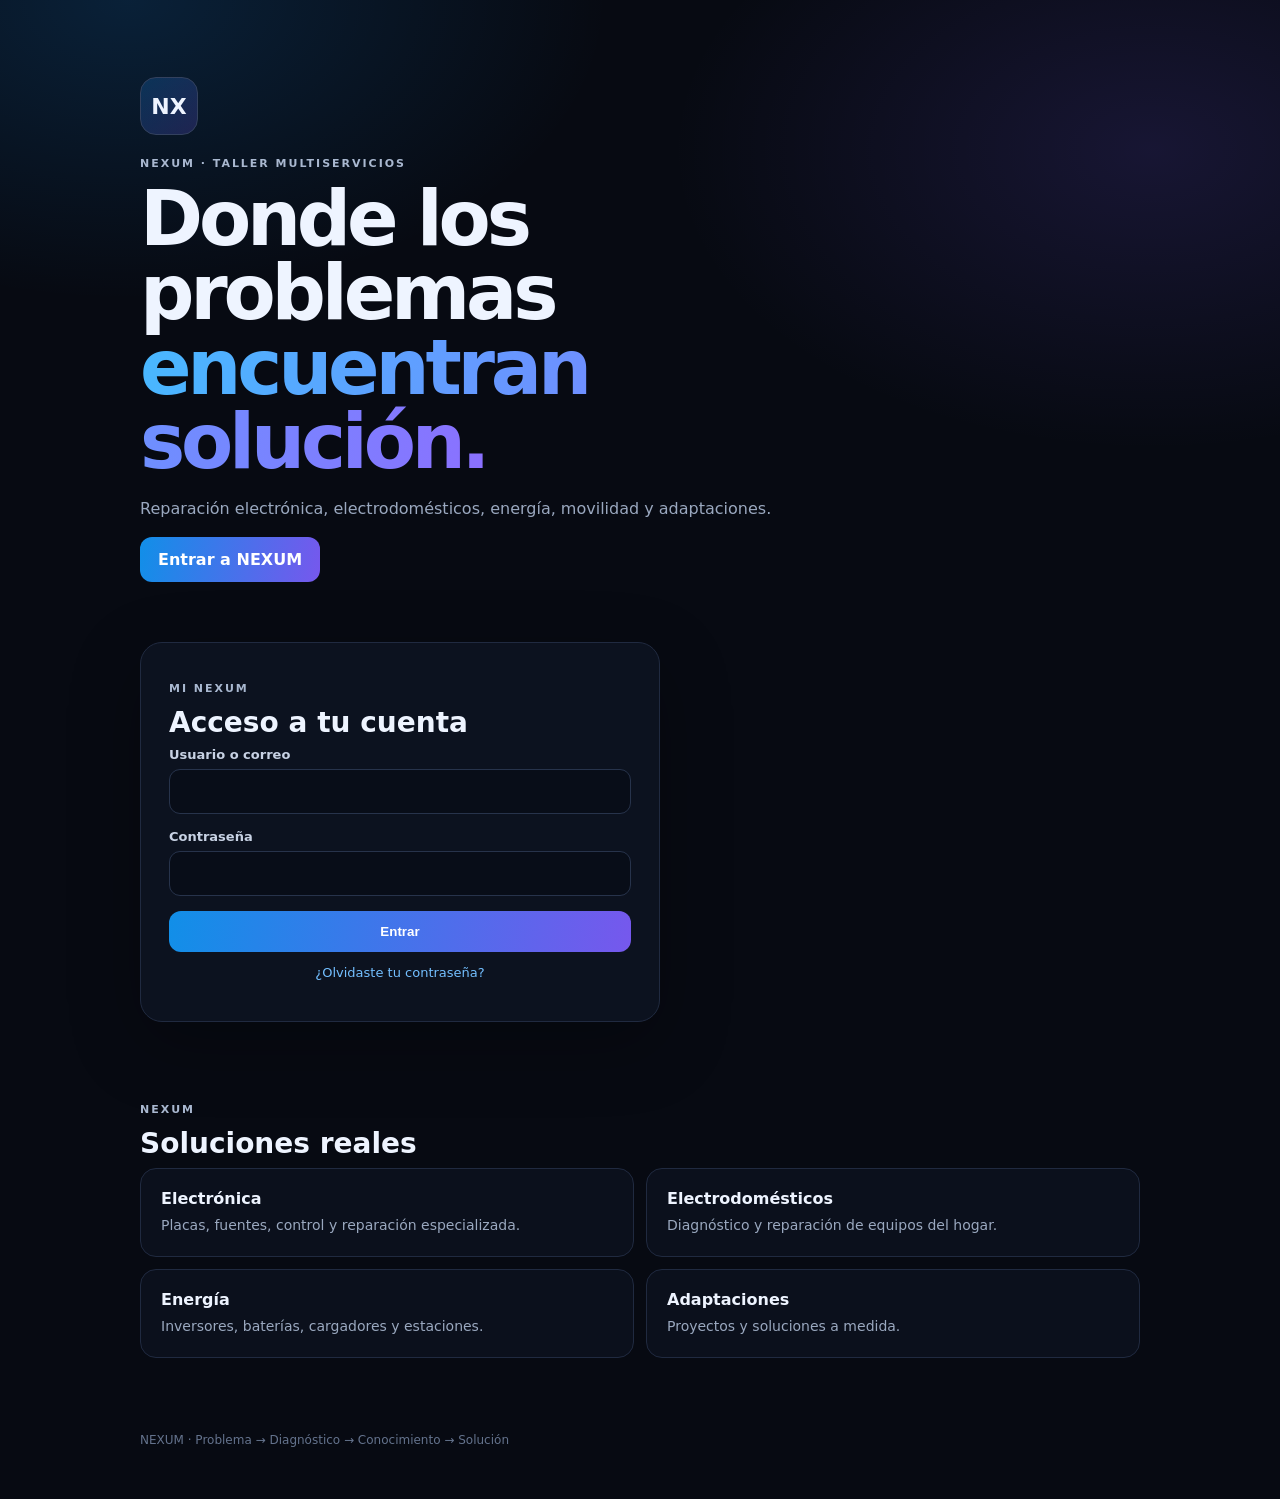
==== index.html @ 5b239e93 "Add files via upload" ====
<!doctype html>
<html lang="es"><head>
<meta charset="utf-8"><meta name="viewport" content="width=device-width,initial-scale=1">
<meta name="theme-color" content="#070a12"><title>NEXUM</title><link rel="stylesheet" href="styles.css">
</head><body><main class="shell">
<section class="hero"><div class="brand">NX</div><p class="eyebrow">NEXUM · TALLER MULTISERVICIOS</p>
<h1>Donde los problemas<br><span>encuentran solución.</span></h1>
<p class="lead">Reparación electrónica, electrodomésticos, energía, movilidad y adaptaciones.</p>
<a class="btn primary" href="#acceso">Entrar a NEXUM</a></section>
<section id="acceso" class="card"><p class="tag">MI NEXUM</p><h2>Acceso a tu cuenta</h2>
<form id="loginForm"><label>Usuario o correo<input id="identifier" autocomplete="username" required></label>
<label>Contraseña<input id="password" type="password" autocomplete="current-password" required></label>
<button class="btn primary full">Entrar</button></form><div id="loginMsg" class="msg" hidden></div>
<p class="center"><a href="#recuperar" id="showRecovery">¿Olvidaste tu contraseña?</a></p>
<div id="recoveryPanel" hidden><hr><h3>Recuperar contraseña</h3>
<p class="muted">Te enviaremos un enlace para crear una nueva contraseña.</p>
<form id="recoveryForm"><label>Correo electrónico<input id="recoveryEmail" type="email" autocomplete="email" required></label>
<button class="btn secondary full">Enviar enlace</button></form><div id="recoveryMsg" class="msg" hidden></div></div>
</section>
<section class="services"><p class="tag">NEXUM</p><h2>Soluciones reales</h2>
<div class="grid"><article><b>Electrónica</b><span>Placas, fuentes, control y reparación especializada.</span></article>
<article><b>Electrodomésticos</b><span>Diagnóstico y reparación de equipos del hogar.</span></article>
<article><b>Energía</b><span>Inversores, baterías, cargadores y estaciones.</span></article>
<article><b>Adaptaciones</b><span>Proyectos y soluciones a medida.</span></article></div></section>
<footer>NEXUM · Problema → Diagnóstico → Conocimiento → Solución</footer>
</main><script src="app.js"></script></body></html>
---- styles.css ----
:root{--bg:#070a12;--panel:#0d1220;--line:#202a40;--text:#eef4ff;--muted:#9aa8bf;--blue:#1597ff;--violet:#7b5cff}
*{box-sizing:border-box}body{margin:0;min-height:100vh;color:var(--text);font-family:Inter,system-ui,-apple-system,"Segoe UI",sans-serif;background:radial-gradient(800px 500px at 10% 0%,rgba(21,151,255,.16),transparent 60%),radial-gradient(800px 500px at 90% 10%,rgba(123,92,255,.14),transparent 60%),var(--bg)}
a{color:#73bfff;text-decoration:none}.shell{width:min(1000px,92%);margin:auto;padding:42px 0}.centered{min-height:100vh;display:grid;place-items:center}
.hero{padding:35px 0 60px;max-width:760px}.brand{width:58px;height:58px;border:1px solid #33415e;border-radius:16px;display:grid;place-items:center;font-weight:900;font-size:22px;background:linear-gradient(135deg,#1597ff33,#7b5cff33)}
.eyebrow,.tag{font-size:11px;letter-spacing:.18em;font-weight:800;color:#a9b8d0}.eyebrow{margin:22px 0 12px}h1{font-size:clamp(42px,7vw,76px);line-height:.98;letter-spacing:-.055em;margin:0}h1 span{background:linear-gradient(100deg,#48b8ff,#8b70ff);-webkit-background-clip:text;background-clip:text;color:transparent}
h2{font-size:28px;margin:8px 0}.lead,.muted{color:var(--muted);line-height:1.6}.card{background:#0d1220f2;border:1px solid var(--line);border-radius:22px;padding:28px;box-shadow:0 22px 70px #0004;max-width:520px}
.form,.card form{display:grid;gap:15px}label{display:grid;gap:7px;color:#c8d2e4;font-size:13px;font-weight:700}input{width:100%;border:1px solid #27334b;background:#080d18;color:#fff;border-radius:11px;padding:13px;font-size:15px;outline:0}input:focus{border-color:#398fff;box-shadow:0 0 0 3px #1597ff1f}
.btn{border:0;border-radius:12px;padding:13px 18px;font-weight:800;cursor:pointer;display:inline-flex;justify-content:center;text-decoration:none}.primary{color:#fff;background:linear-gradient(100deg,#118fe8,#7658ed)}.secondary{color:#fff;background:#182238;border:1px solid var(--line)}.full{width:100%}.center{text-align:center;font-size:13px}
.msg{margin-top:15px;padding:12px 14px;border-radius:11px;background:#111a2c;border:1px solid var(--line);font-size:13px;line-height:1.45}.msg.ok{color:#8df0c5;border-color:#49d49d55}.msg.error{color:#ff9aaa;border-color:#ff667d55}
hr{border:0;border-top:1px solid var(--line);margin:24px 0}.services{padding:70px 0 30px}.grid{display:grid;grid-template-columns:repeat(2,1fr);gap:12px}.grid article{padding:20px;border:1px solid var(--line);border-radius:16px;background:#0d1220b8;display:grid;gap:7px}.grid span{color:var(--muted);font-size:14px;line-height:1.5}
footer{padding:45px 0 10px;color:#64738d;font-size:12px}.back{display:block;text-align:center;margin-top:20px;font-size:13px}
@media(max-width:650px){.shell{padding-top:26px}.grid{grid-template-columns:1fr}.card{padding:22px}}
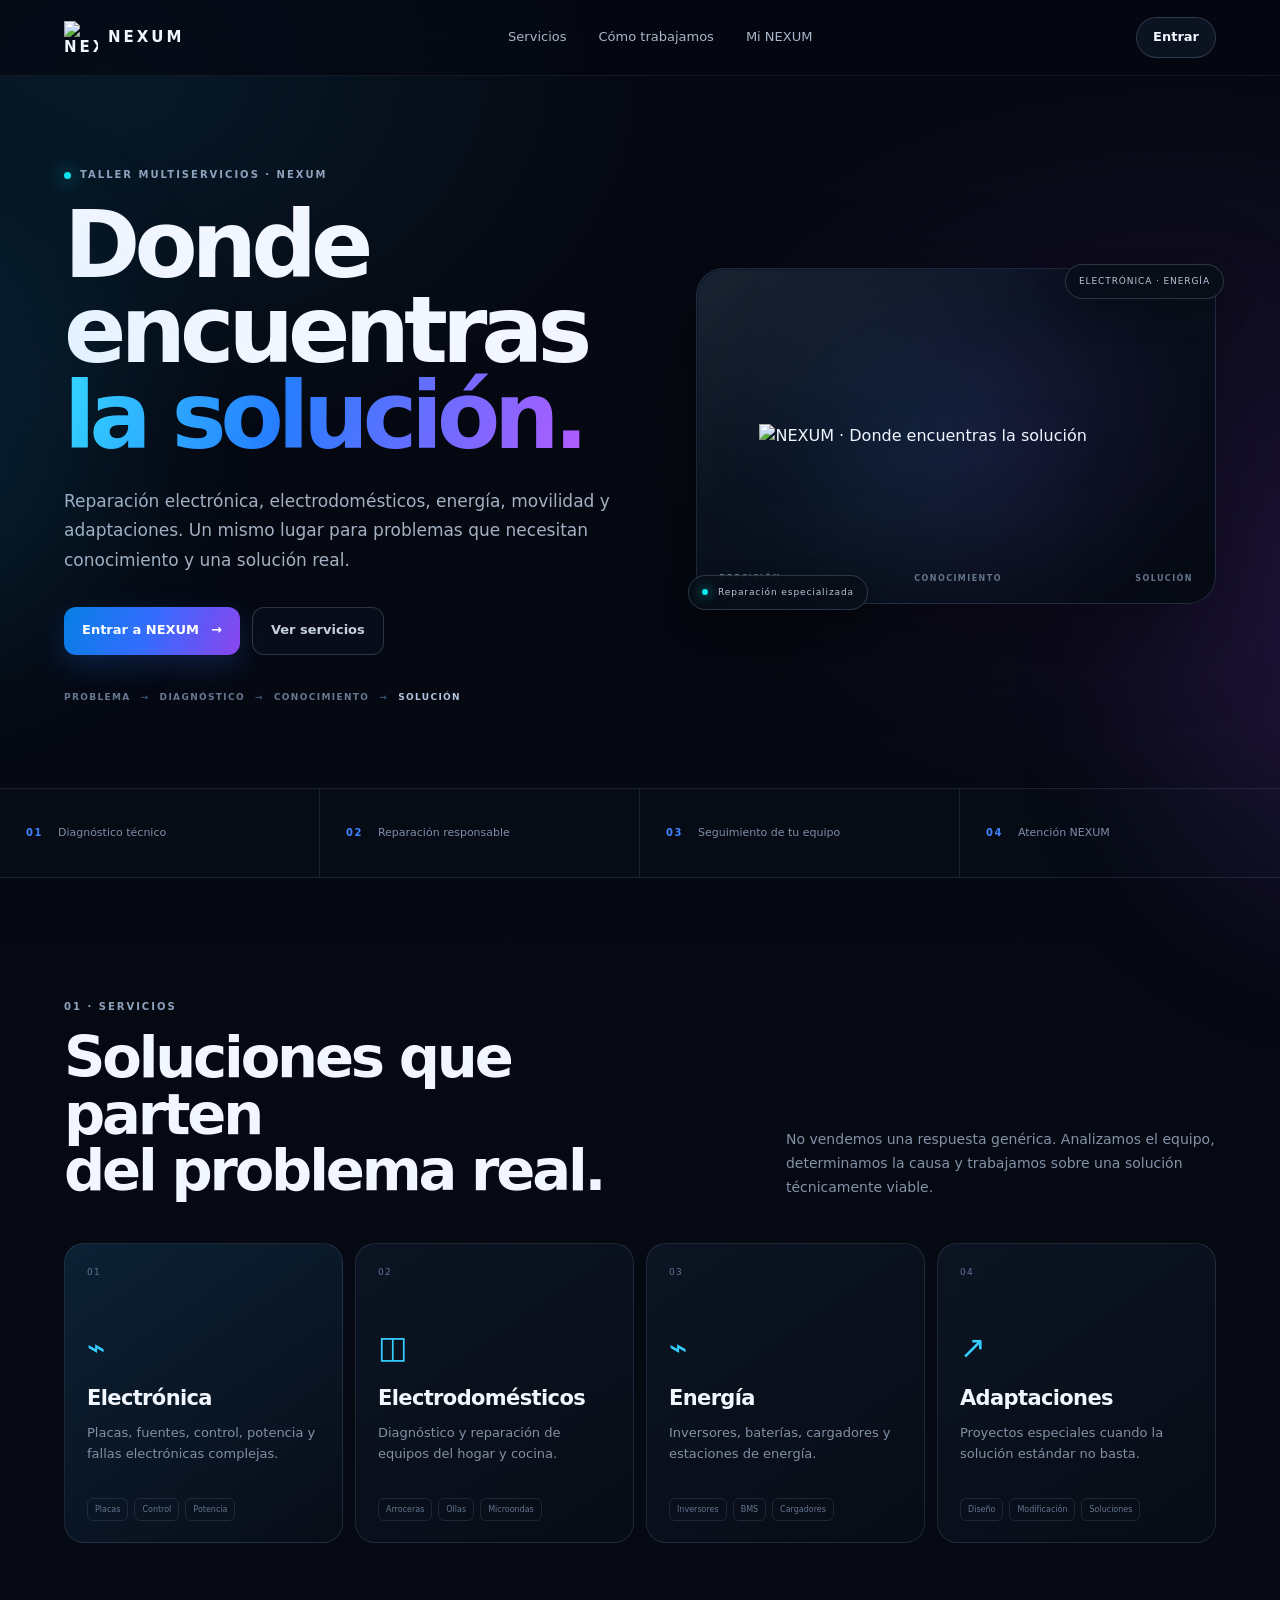
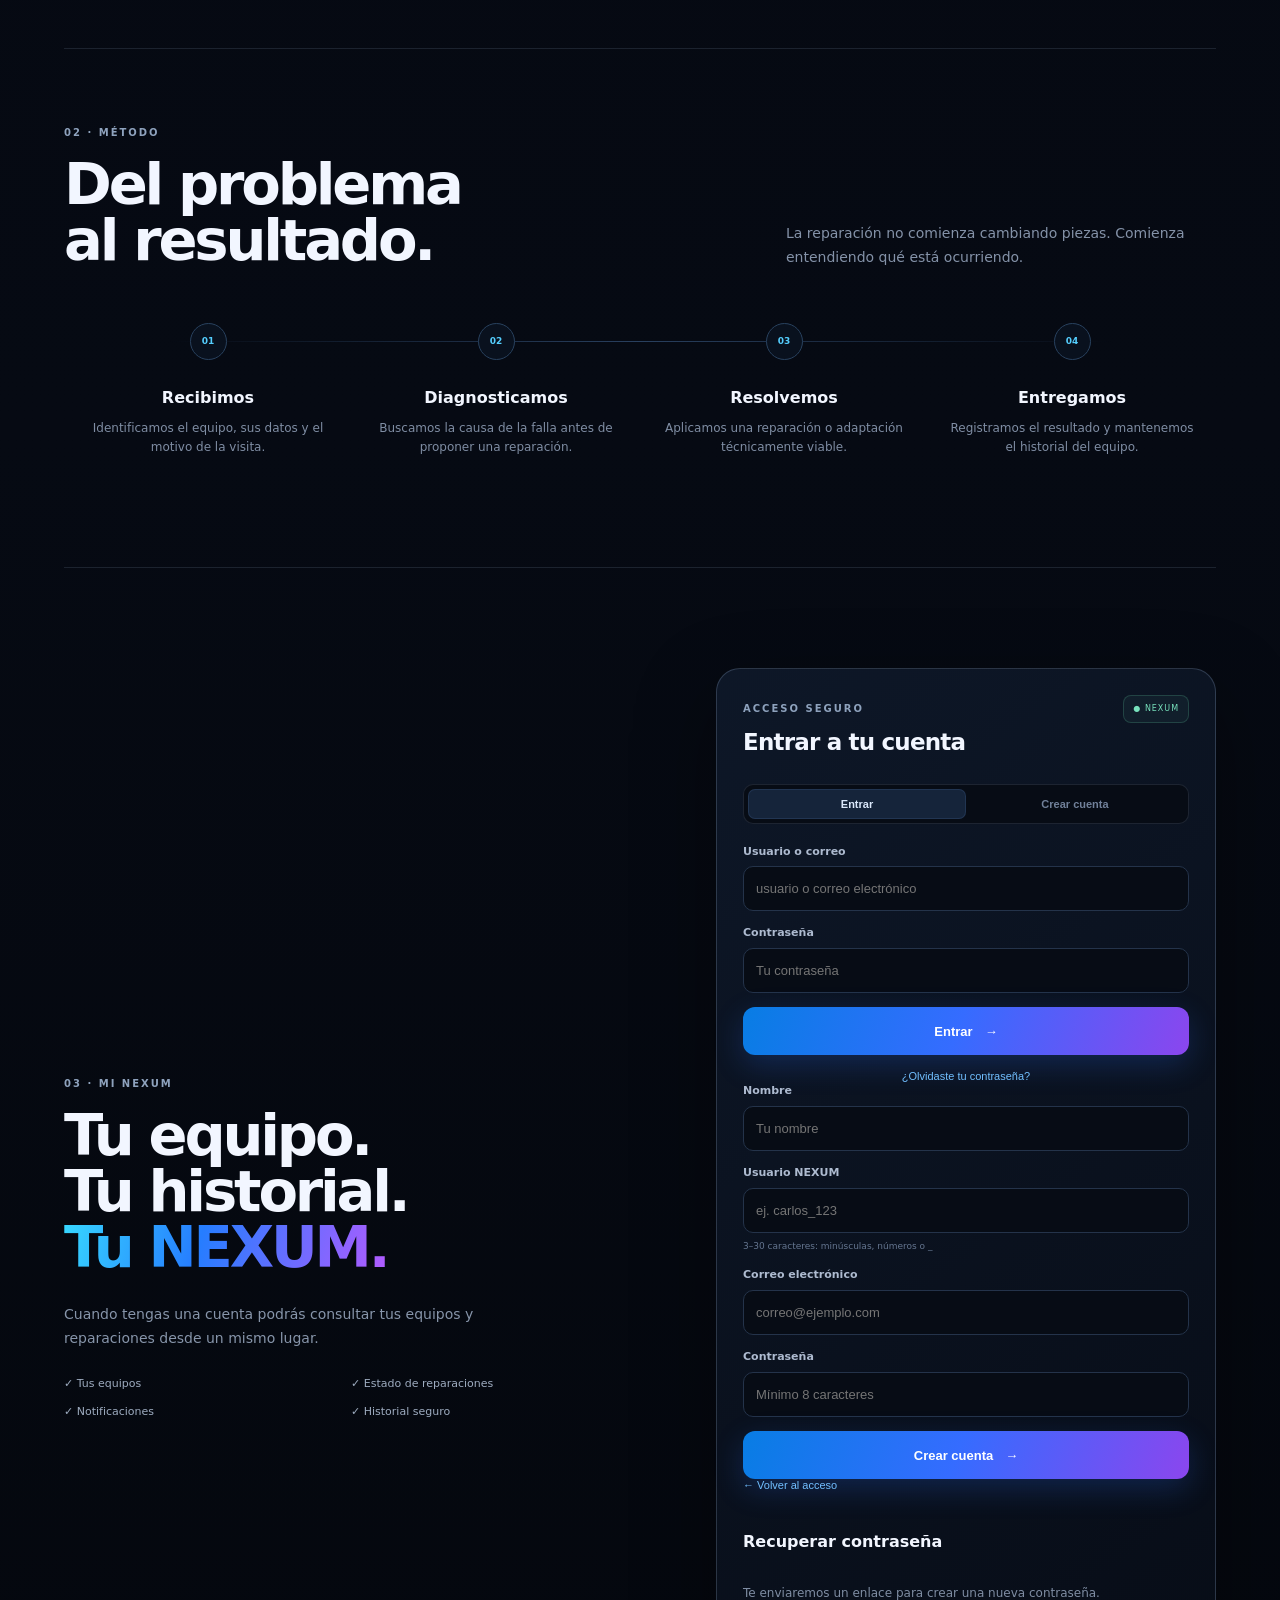
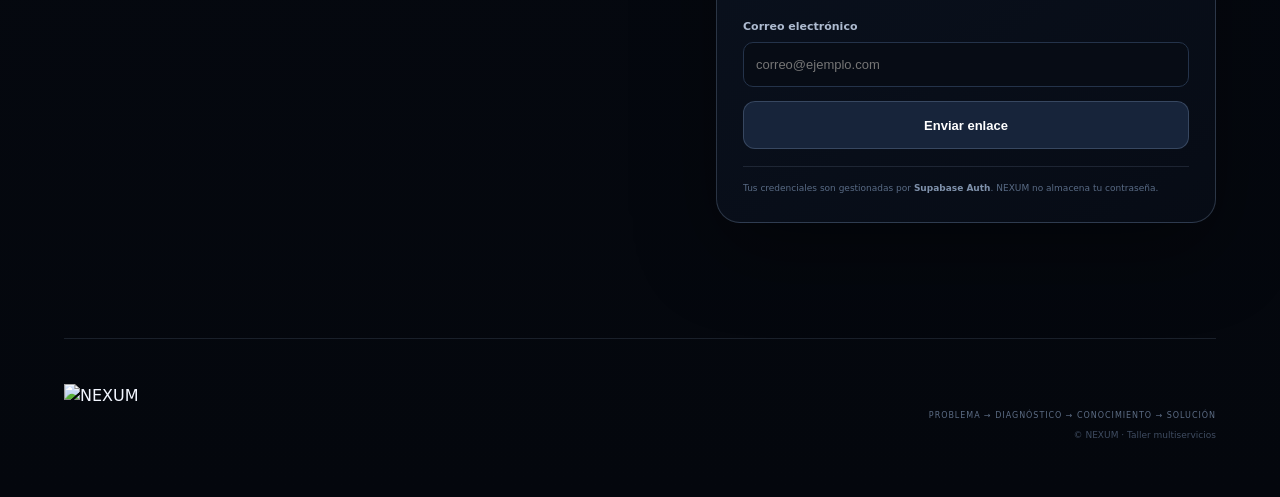
==== commit ca8c883f: "Add files via upload" ====
--- a/index.html
+++ b/index.html
@@ -1,26 +1,108 @@
 <!doctype html>
-<html lang="es"><head>
-<meta charset="utf-8"><meta name="viewport" content="width=device-width,initial-scale=1">
-<meta name="theme-color" content="#070a12"><title>NEXUM</title><link rel="stylesheet" href="styles.css">
-</head><body><main class="shell">
-<section class="hero"><div class="brand">NX</div><p class="eyebrow">NEXUM · TALLER MULTISERVICIOS</p>
-<h1>Donde los problemas<br><span>encuentran solución.</span></h1>
-<p class="lead">Reparación electrónica, electrodomésticos, energía, movilidad y adaptaciones.</p>
-<a class="btn primary" href="#acceso">Entrar a NEXUM</a></section>
-<section id="acceso" class="card"><p class="tag">MI NEXUM</p><h2>Acceso a tu cuenta</h2>
-<form id="loginForm"><label>Usuario o correo<input id="identifier" autocomplete="username" required></label>
-<label>Contraseña<input id="password" type="password" autocomplete="current-password" required></label>
-<button class="btn primary full">Entrar</button></form><div id="loginMsg" class="msg" hidden></div>
-<p class="center"><a href="#recuperar" id="showRecovery">¿Olvidaste tu contraseña?</a></p>
-<div id="recoveryPanel" hidden><hr><h3>Recuperar contraseña</h3>
-<p class="muted">Te enviaremos un enlace para crear una nueva contraseña.</p>
-<form id="recoveryForm"><label>Correo electrónico<input id="recoveryEmail" type="email" autocomplete="email" required></label>
-<button class="btn secondary full">Enviar enlace</button></form><div id="recoveryMsg" class="msg" hidden></div></div>
-</section>
-<section class="services"><p class="tag">NEXUM</p><h2>Soluciones reales</h2>
-<div class="grid"><article><b>Electrónica</b><span>Placas, fuentes, control y reparación especializada.</span></article>
-<article><b>Electrodomésticos</b><span>Diagnóstico y reparación de equipos del hogar.</span></article>
-<article><b>Energía</b><span>Inversores, baterías, cargadores y estaciones.</span></article>
-<article><b>Adaptaciones</b><span>Proyectos y soluciones a medida.</span></article></div></section>
-<footer>NEXUM · Problema → Diagnóstico → Conocimiento → Solución</footer>
-</main><script src="app.js"></script></body></html>+<html lang="es">
+<head>
+  <meta charset="utf-8">
+  <meta name="viewport" content="width=device-width, initial-scale=1">
+  <meta name="theme-color" content="#050811">
+  <meta name="description" content="NEXUM — Taller multiservicios. Reparación electrónica, electrodomésticos, energía, movilidad y soluciones a medida.">
+  <title>NEXUM · Donde encuentras la solución</title>
+  <link rel="stylesheet" href="styles.css">
+</head>
+<body>
+  <div class="ambient ambient-a"></div><div class="ambient ambient-b"></div>
+
+  <header class="site-header">
+    <a class="brand-mini" href="#inicio" aria-label="NEXUM inicio">
+      <img src="assets/nexum-symbol-dark.svg" alt="NEXUM">
+      <span>NEXUM</span>
+    </a>
+    <nav class="nav-links" aria-label="Navegación principal">
+      <a href="#servicios">Servicios</a><a href="#proceso">Cómo trabajamos</a><a href="#acceso">Mi NEXUM</a>
+    </nav>
+    <a class="nav-cta" href="#acceso">Entrar</a>
+  </header>
+
+  <main id="inicio">
+    <section class="hero section-pad">
+      <div class="hero-copy">
+        <div class="kicker"><span class="pulse"></span>TALLER MULTISERVICIOS · NEXUM</div>
+        <h1>Donde encuentras<br><em>la solución.</em></h1>
+        <p class="hero-lead">Reparación electrónica, electrodomésticos, energía, movilidad y adaptaciones. Un mismo lugar para problemas que necesitan conocimiento y una solución real.</p>
+        <div class="hero-actions"><a class="btn btn-primary" href="#acceso">Entrar a NEXUM <span>→</span></a><a class="btn btn-ghost" href="#servicios">Ver servicios</a></div>
+        <div class="hero-note"><span>PROBLEMA</span><b>→</b><span>DIAGNÓSTICO</span><b>→</b><span>CONOCIMIENTO</span><b>→</b><strong>SOLUCIÓN</strong></div>
+      </div>
+      <div class="hero-visual">
+        <div class="logo-card">
+          <div class="logo-glow"></div>
+          <img src="assets/nexum-lockup-dark.svg" alt="NEXUM · Donde encuentras la solución" class="main-logo">
+          <div class="visual-caption"><span>PRECISIÓN</span><span>CONOCIMIENTO</span><span>SOLUCIÓN</span></div>
+        </div>
+        <div class="floating-chip chip-one"><span class="dot"></span> Reparación especializada</div>
+        <div class="floating-chip chip-two">ELECTRÓNICA · ENERGÍA</div>
+      </div>
+    </section>
+
+    <section class="trust-strip">
+      <div><strong>01</strong><span>Diagnóstico técnico</span></div><div><strong>02</strong><span>Reparación responsable</span></div><div><strong>03</strong><span>Seguimiento de tu equipo</span></div><div><strong>04</strong><span>Atención NEXUM</span></div>
+    </section>
+
+    <section id="servicios" class="section-pad section-block">
+      <div class="section-heading"><div><span class="section-label">01 · SERVICIOS</span><h2>Soluciones que parten<br>del problema real.</h2></div><p>No vendemos una respuesta genérica. Analizamos el equipo, determinamos la causa y trabajamos sobre una solución técnicamente viable.</p></div>
+      <div class="service-grid">
+        <article class="service-card service-feature"><div class="service-number">01</div><div class="service-icon">⌁</div><h3>Electrónica</h3><p>Placas, fuentes, control, potencia y fallas electrónicas complejas.</p><div class="service-tags"><span>Placas</span><span>Control</span><span>Potencia</span></div></article>
+        <article class="service-card"><div class="service-number">02</div><div class="service-icon">◫</div><h3>Electrodomésticos</h3><p>Diagnóstico y reparación de equipos del hogar y cocina.</p><div class="service-tags"><span>Arroceras</span><span>Ollas</span><span>Microondas</span></div></article>
+        <article class="service-card"><div class="service-number">03</div><div class="service-icon">⌁</div><h3>Energía</h3><p>Inversores, baterías, cargadores y estaciones de energía.</p><div class="service-tags"><span>Inversores</span><span>BMS</span><span>Cargadores</span></div></article>
+        <article class="service-card"><div class="service-number">04</div><div class="service-icon">↗</div><h3>Adaptaciones</h3><p>Proyectos especiales cuando la solución estándar no basta.</p><div class="service-tags"><span>Diseño</span><span>Modificación</span><span>Soluciones</span></div></article>
+      </div>
+    </section>
+
+    <section id="proceso" class="section-pad process-section">
+      <div class="section-heading compact"><div><span class="section-label">02 · MÉTODO</span><h2>Del problema<br>al resultado.</h2></div><p>La reparación no comienza cambiando piezas. Comienza entendiendo qué está ocurriendo.</p></div>
+      <div class="process-line">
+        <article><span>01</span><h3>Recibimos</h3><p>Identificamos el equipo, sus datos y el motivo de la visita.</p></article>
+        <article><span>02</span><h3>Diagnosticamos</h3><p>Buscamos la causa de la falla antes de proponer una reparación.</p></article>
+        <article><span>03</span><h3>Resolvemos</h3><p>Aplicamos una reparación o adaptación técnicamente viable.</p></article>
+        <article><span>04</span><h3>Entregamos</h3><p>Registramos el resultado y mantenemos el historial del equipo.</p></article>
+      </div>
+    </section>
+
+    <section id="acceso" class="access-section section-pad">
+      <div class="access-intro"><span class="section-label">03 · MI NEXUM</span><h2>Tu equipo.<br>Tu historial.<br><em>Tu NEXUM.</em></h2><p>Cuando tengas una cuenta podrás consultar tus equipos y reparaciones desde un mismo lugar.</p><div class="access-points"><span>✓ Tus equipos</span><span>✓ Estado de reparaciones</span><span>✓ Notificaciones</span><span>✓ Historial seguro</span></div></div>
+      <div class="auth-card" id="authCard">
+        <div class="auth-top"><div><span class="section-label">ACCESO SEGURO</span><h3 id="authTitle">Entrar a tu cuenta</h3></div><div class="secure-badge">● NEXUM</div></div>
+        <div class="auth-tabs"><button class="auth-tab active" data-auth="login">Entrar</button><button class="auth-tab" data-auth="signup">Crear cuenta</button></div>
+        <form id="loginForm" class="auth-form">
+          <label>Usuario o correo<input id="identifier" autocomplete="username" placeholder="usuario o correo electrónico" required></label>
+          <label>Contraseña<input id="password" type="password" autocomplete="current-password" placeholder="Tu contraseña" required></label>
+          <button class="btn btn-primary full" type="submit">Entrar <span>→</span></button>
+          <button class="text-btn" type="button" id="showRecovery">¿Olvidaste tu contraseña?</button>
+        </form>
+        <form id="signupForm" class="auth-form" hidden>
+          <label>Nombre<input id="signupName" autocomplete="name" placeholder="Tu nombre" required></label>
+          <label>Usuario NEXUM<input id="signupUsername" autocomplete="username" placeholder="ej. carlos_123" pattern="[a-z0-9_]{3,30}" required><small>3–30 caracteres: minúsculas, números o _</small></label>
+          <label>Correo electrónico<input id="signupEmail" type="email" autocomplete="email" placeholder="correo@ejemplo.com" required></label>
+          <label>Contraseña<input id="signupPassword" type="password" autocomplete="new-password" placeholder="Mínimo 8 caracteres" required></label>
+          <button class="btn btn-primary full" type="submit">Crear cuenta <span>→</span></button>
+        </form>
+        <form id="recoveryForm" class="auth-form" hidden>
+          <button class="back-auth" type="button" id="backToLogin">← Volver al acceso</button>
+          <h4>Recuperar contraseña</h4><p class="form-help">Te enviaremos un enlace para crear una nueva contraseña.</p>
+          <label>Correo electrónico<input id="recoveryEmail" type="email" autocomplete="email" placeholder="correo@ejemplo.com" required></label>
+          <button class="btn btn-secondary full" type="submit">Enviar enlace</button>
+        </form>
+        <div id="authMsg" class="msg" hidden></div>
+        <div class="auth-foot">Tus credenciales son gestionadas por <strong>Supabase Auth</strong>. NEXUM no almacena tu contraseña.</div>
+      </div>
+    </section>
+
+    <section id="dashboard" class="dashboard section-pad" hidden>
+      <div class="dashboard-head"><div><span class="section-label">MI NEXUM</span><h2 id="dashboardGreeting">Bienvenido.</h2></div><button id="logoutBtn" class="btn btn-ghost">Cerrar sesión</button></div>
+      <div class="dashboard-grid"><article class="dash-card"><span class="dash-label">CUENTA</span><strong id="profileName">—</strong><span id="profileUsername">—</span></article><article class="dash-card"><span class="dash-label">EQUIPOS</span><strong id="equipmentCount">0</strong><span>registrados en tu cuenta</span></article><article class="dash-card"><span class="dash-label">REPARACIONES</span><strong id="ticketCount">0</strong><span>en tu historial</span></article></div>
+      <div class="empty-panel"><div class="empty-mark">NX</div><h3>Tu espacio NEXUM está listo.</h3><p>Los módulos de equipos, reparaciones y notificaciones se irán habilitando sobre la misma cuenta.</p></div>
+    </section>
+  </main>
+
+  <footer class="site-footer"><img src="assets/nexum-wordmark.svg" alt="NEXUM"><div><span>PROBLEMA → DIAGNÓSTICO → CONOCIMIENTO → SOLUCIÓN</span><small>© NEXUM · Taller multiservicios</small></div></footer>
+  <script src="app.js"></script>
+</body>
+</html>
--- a/styles.css
+++ b/styles.css
@@ -1,12 +1,12 @@
-:root{--bg:#070a12;--panel:#0d1220;--line:#202a40;--text:#eef4ff;--muted:#9aa8bf;--blue:#1597ff;--violet:#7b5cff}
-*{box-sizing:border-box}body{margin:0;min-height:100vh;color:var(--text);font-family:Inter,system-ui,-apple-system,"Segoe UI",sans-serif;background:radial-gradient(800px 500px at 10% 0%,rgba(21,151,255,.16),transparent 60%),radial-gradient(800px 500px at 90% 10%,rgba(123,92,255,.14),transparent 60%),var(--bg)}
-a{color:#73bfff;text-decoration:none}.shell{width:min(1000px,92%);margin:auto;padding:42px 0}.centered{min-height:100vh;display:grid;place-items:center}
-.hero{padding:35px 0 60px;max-width:760px}.brand{width:58px;height:58px;border:1px solid #33415e;border-radius:16px;display:grid;place-items:center;font-weight:900;font-size:22px;background:linear-gradient(135deg,#1597ff33,#7b5cff33)}
-.eyebrow,.tag{font-size:11px;letter-spacing:.18em;font-weight:800;color:#a9b8d0}.eyebrow{margin:22px 0 12px}h1{font-size:clamp(42px,7vw,76px);line-height:.98;letter-spacing:-.055em;margin:0}h1 span{background:linear-gradient(100deg,#48b8ff,#8b70ff);-webkit-background-clip:text;background-clip:text;color:transparent}
-h2{font-size:28px;margin:8px 0}.lead,.muted{color:var(--muted);line-height:1.6}.card{background:#0d1220f2;border:1px solid var(--line);border-radius:22px;padding:28px;box-shadow:0 22px 70px #0004;max-width:520px}
-.form,.card form{display:grid;gap:15px}label{display:grid;gap:7px;color:#c8d2e4;font-size:13px;font-weight:700}input{width:100%;border:1px solid #27334b;background:#080d18;color:#fff;border-radius:11px;padding:13px;font-size:15px;outline:0}input:focus{border-color:#398fff;box-shadow:0 0 0 3px #1597ff1f}
-.btn{border:0;border-radius:12px;padding:13px 18px;font-weight:800;cursor:pointer;display:inline-flex;justify-content:center;text-decoration:none}.primary{color:#fff;background:linear-gradient(100deg,#118fe8,#7658ed)}.secondary{color:#fff;background:#182238;border:1px solid var(--line)}.full{width:100%}.center{text-align:center;font-size:13px}
-.msg{margin-top:15px;padding:12px 14px;border-radius:11px;background:#111a2c;border:1px solid var(--line);font-size:13px;line-height:1.45}.msg.ok{color:#8df0c5;border-color:#49d49d55}.msg.error{color:#ff9aaa;border-color:#ff667d55}
-hr{border:0;border-top:1px solid var(--line);margin:24px 0}.services{padding:70px 0 30px}.grid{display:grid;grid-template-columns:repeat(2,1fr);gap:12px}.grid article{padding:20px;border:1px solid var(--line);border-radius:16px;background:#0d1220b8;display:grid;gap:7px}.grid span{color:var(--muted);font-size:14px;line-height:1.5}
-footer{padding:45px 0 10px;color:#64738d;font-size:12px}.back{display:block;text-align:center;margin-top:20px;font-size:13px}
-@media(max-width:650px){.shell{padding-top:26px}.grid{grid-template-columns:1fr}.card{padding:22px}}+:root{--bg:#050811;--bg2:#080d18;--panel:#0b1220;--panel2:#0e1727;--line:rgba(160,185,220,.14);--line2:rgba(160,185,220,.23);--text:#f2f6ff;--muted:#91a0b7;--blue:#18b8ff;--blue2:#1675ff;--violet:#a14dff;--cyan:#0de4ec;--ok:#6ee7b7;--danger:#ff8497;--shadow:0 28px 90px rgba(0,0,0,.4)}
+*{box-sizing:border-box}html{scroll-behavior:smooth}body{margin:0;background:radial-gradient(900px 620px at 8% 2%,rgba(24,184,255,.10),transparent 62%),radial-gradient(850px 600px at 92% 12%,rgba(161,77,255,.11),transparent 62%),linear-gradient(180deg,#050811 0%,#060a13 55%,#04070d 100%);color:var(--text);font-family:Inter,ui-sans-serif,system-ui,-apple-system,"Segoe UI",sans-serif;line-height:1.45;overflow-x:hidden}body:before{content:"";position:fixed;inset:0;pointer-events:none;opacity:.18;background-image:linear-gradient(rgba(255,255,255,.02) 1px,transparent 1px),linear-gradient(90deg,rgba(255,255,255,.02) 1px,transparent 1px);background-size:48px 48px;mask-image:linear-gradient(to bottom,black,transparent 75%)}a{color:inherit;text-decoration:none}.ambient{position:fixed;width:420px;height:420px;border-radius:50%;filter:blur(90px);opacity:.12;pointer-events:none}.ambient-a{background:var(--blue);left:-300px;top:25%}.ambient-b{background:var(--violet);right:-300px;top:55%}
+.site-header{position:sticky;top:0;z-index:20;height:76px;padding:0 max(5vw,22px);display:flex;align-items:center;justify-content:space-between;border-bottom:1px solid rgba(255,255,255,.06);background:rgba(5,8,17,.72);backdrop-filter:blur(18px)}.brand-mini{display:flex;align-items:center;gap:10px;font-size:15px;font-weight:900;letter-spacing:.2em}.brand-mini img{width:34px;height:34px;object-fit:contain}.nav-links{display:flex;gap:32px;color:#aab6ca;font-size:13px}.nav-links a:hover{color:white}.nav-cta{font-size:13px;font-weight:800;border:1px solid var(--line2);padding:10px 16px;border-radius:999px;background:#0b1220}.section-pad{width:min(1180px,90%);margin:auto}.hero{min-height:700px;padding-top:92px;padding-bottom:84px;display:grid;grid-template-columns:1.05fr .95fr;gap:58px;align-items:center}.kicker,.section-label{font-size:10px;letter-spacing:.2em;font-weight:850;color:#8ea2bd}.kicker{display:flex;align-items:center;gap:9px}.pulse{width:7px;height:7px;border-radius:50%;background:var(--cyan);box-shadow:0 0 18px var(--cyan)}h1{font-size:clamp(52px,7.2vw,92px);line-height:.93;letter-spacing:-.065em;margin:20px 0 28px;font-weight:850}h1 em,h2 em{font-style:normal;background:linear-gradient(105deg,#37d8ff 0%,#267dff 42%,#b35bff 100%);-webkit-background-clip:text;background-clip:text;color:transparent}.hero-lead{max-width:660px;color:#a4b0c2;font-size:17px;line-height:1.72}.hero-actions{display:flex;gap:12px;margin-top:32px}.btn{border:0;border-radius:12px;min-height:48px;padding:0 18px;display:inline-flex;align-items:center;justify-content:center;gap:12px;font-weight:800;cursor:pointer;font-size:13px;transition:.2s ease}.btn:hover{transform:translateY(-1px)}.btn-primary{color:#fff;background:linear-gradient(110deg,#087de4,#356cff 48%,#8b46ee);box-shadow:0 10px 30px rgba(44,112,255,.22)}.btn-secondary{color:#fff;background:#17243a;border:1px solid var(--line2)}.btn-ghost{color:#c4cfdf;background:rgba(11,18,32,.55);border:1px solid var(--line2)}.full{width:100%}.hero-note{display:flex;gap:10px;align-items:center;margin-top:36px;color:#687891;font-size:9px;letter-spacing:.15em;font-weight:800;flex-wrap:wrap}.hero-note b{color:#3c5576}.hero-note strong{color:#b4c5df}.hero-visual{position:relative;min-height:460px;display:grid;place-items:center}.logo-card{width:min(570px,100%);aspect-ratio:1.55;border:1px solid rgba(144,185,255,.16);border-radius:28px;background:linear-gradient(145deg,rgba(15,25,42,.86),rgba(5,9,17,.92));box-shadow:var(--shadow);position:relative;overflow:hidden;display:grid;place-items:center}.logo-card:before{content:"";position:absolute;inset:1px;border-radius:27px;background:linear-gradient(145deg,rgba(255,255,255,.055),transparent 38%);pointer-events:none}.logo-glow{position:absolute;width:300px;height:220px;border-radius:50%;background:linear-gradient(90deg,var(--blue),var(--violet));filter:blur(75px);opacity:.16}.main-logo{position:relative;width:76%;max-height:74%;object-fit:contain;filter:drop-shadow(0 12px 26px rgba(0,0,0,.4))}.visual-caption{position:absolute;bottom:18px;left:22px;right:22px;display:flex;justify-content:space-between;color:#64748b;font-size:8px;letter-spacing:.18em;font-weight:800}.floating-chip{position:absolute;padding:10px 13px;border:1px solid var(--line2);border-radius:999px;background:rgba(8,14,25,.88);backdrop-filter:blur(14px);font-size:9px;letter-spacing:.1em;color:#b9c7da;box-shadow:0 14px 30px rgba(0,0,0,.25)}.chip-one{left:-8px;bottom:56px}.chip-two{right:-8px;top:58px}.dot{display:inline-block;width:6px;height:6px;border-radius:50%;background:var(--cyan);margin-right:6px;box-shadow:0 0 12px var(--cyan)}
+.trust-strip{border-top:1px solid var(--line);border-bottom:1px solid var(--line);width:100%;display:grid;grid-template-columns:repeat(4,1fr);background:rgba(8,13,24,.62)}.trust-strip div{min-height:88px;padding:0 26px;display:flex;align-items:center;gap:15px;border-right:1px solid var(--line)}.trust-strip div:last-child{border-right:0}.trust-strip strong{font-size:10px;color:#3e83ff;letter-spacing:.15em}.trust-strip span{font-size:11px;color:#7f8ea6}
+.section-block{padding-top:115px;padding-bottom:105px}.section-heading{display:grid;grid-template-columns:1.15fr .85fr;gap:60px;align-items:end;margin-bottom:44px}.section-heading.compact{margin-bottom:54px}.section-heading h2,.access-intro h2{font-size:clamp(36px,4.5vw,58px);line-height:.98;letter-spacing:-.055em;margin:14px 0 0}.section-heading p{margin:0;color:#8492a8;line-height:1.7;font-size:14px;max-width:430px;justify-self:end}.service-grid{display:grid;grid-template-columns:repeat(4,1fr);gap:12px}.service-card{min-height:300px;border:1px solid var(--line);border-radius:20px;background:linear-gradient(145deg,rgba(13,22,37,.92),rgba(8,13,23,.78));padding:22px;position:relative;overflow:hidden;transition:.25s ease}.service-card:hover{transform:translateY(-4px);border-color:rgba(62,145,255,.3)}.service-card:after{content:"";position:absolute;width:150px;height:150px;border-radius:50%;background:var(--blue);filter:blur(70px);opacity:0;right:-70px;bottom:-70px;transition:.25s}.service-card:hover:after{opacity:.12}.service-feature{background:linear-gradient(145deg,rgba(13,40,61,.8),rgba(9,14,25,.85))}.service-number{font-size:9px;color:#5f7595;letter-spacing:.15em}.service-icon{margin-top:46px;font-size:31px;color:#35cfff}.service-card h3{font-size:21px;margin:13px 0 8px;letter-spacing:-.03em}.service-card p{color:#8290a6;font-size:13px;line-height:1.65;margin:0}.service-tags{position:absolute;bottom:21px;left:22px;right:22px;display:flex;gap:6px;flex-wrap:wrap}.service-tags span{font-size:8px;color:#64758f;border:1px solid var(--line);padding:5px 7px;border-radius:6px}
+.process-section{padding-top:70px;padding-bottom:110px;border-top:1px solid var(--line)}.process-line{display:grid;grid-template-columns:repeat(4,1fr);position:relative}.process-line:before{content:"";position:absolute;top:18px;left:9%;right:9%;height:1px;background:linear-gradient(90deg,transparent,#29405f,transparent)}.process-line article{position:relative;padding:0 22px;text-align:center}.process-line article>span{display:grid;place-items:center;width:37px;height:37px;margin:0 auto 26px;border-radius:50%;border:1px solid #29425f;background:#09111e;color:#55cfff;font-size:9px;font-weight:800}.process-line h3{font-size:16px;margin:0 0 9px}.process-line p{margin:0;color:#7f8da3;font-size:12px;line-height:1.6}
+.access-section{padding-top:100px;padding-bottom:115px;display:grid;grid-template-columns:1fr 500px;gap:90px;align-items:center;border-top:1px solid var(--line)}.access-intro p{color:#8795aa;max-width:440px;line-height:1.7;font-size:14px;margin:26px 0}.access-points{display:grid;grid-template-columns:1fr 1fr;gap:12px;color:#9eacc0;font-size:11px}.auth-card{border:1px solid var(--line2);border-radius:24px;padding:26px;background:linear-gradient(145deg,rgba(14,24,41,.96),rgba(7,12,22,.96));box-shadow:0 28px 80px rgba(0,0,0,.38)}.auth-top{display:flex;justify-content:space-between;align-items:flex-start}.auth-top h3{font-size:23px;letter-spacing:-.035em;margin:8px 0 0}.secure-badge{font-size:8px;letter-spacing:.12em;color:#78e2bd;border:1px solid rgba(110,231,183,.18);padding:7px 9px;border-radius:8px;background:rgba(110,231,183,.05)}.auth-tabs{display:grid;grid-template-columns:1fr 1fr;margin:24px 0 20px;padding:4px;border:1px solid var(--line);background:#070c15;border-radius:10px}.auth-tab{border:0;background:transparent;color:#71819a;padding:9px;border-radius:7px;font-weight:800;font-size:11px;cursor:pointer}.auth-tab.active{background:#15243a;color:#dbe8fb;box-shadow:inset 0 0 0 1px rgba(120,175,255,.12)}.auth-form{display:grid;gap:14px}.auth-form label{display:grid;gap:7px;color:#aebbd0;font-size:11px;font-weight:750}.auth-form input{width:100%;height:45px;border-radius:10px;border:1px solid #24334a;background:#070c15;color:#f2f6ff;padding:0 12px;outline:none;font-size:13px}.auth-form input:focus{border-color:#2d9dff;box-shadow:0 0 0 3px rgba(45,157,255,.10)}.auth-form small{font-size:9px;color:#657690;font-weight:500}.text-btn,.back-auth{border:0;background:transparent;color:#72bfff;cursor:pointer;font-size:11px;text-align:center}.back-auth{text-align:left;padding:0;margin-bottom:4px}.form-help{font-size:12px;color:#7f8da3;margin:-4px 0 3px}.msg{padding:11px 12px;border-radius:10px;background:#0b1525;border:1px solid var(--line);font-size:11px;line-height:1.5}.msg.ok{color:var(--ok);border-color:rgba(110,231,183,.25)}.msg.error{color:#ff9bab;border-color:rgba(255,132,151,.24)}.auth-foot{margin-top:17px;padding-top:14px;border-top:1px solid var(--line);color:#596b85;font-size:9px;line-height:1.6}.auth-foot strong{color:#7f91ab}
+.dashboard{padding-top:80px;padding-bottom:110px;border-top:1px solid var(--line)}.dashboard-head{display:flex;justify-content:space-between;align-items:end;margin-bottom:34px}.dashboard-head h2{font-size:42px;letter-spacing:-.05em;margin:9px 0 0}.dashboard-grid{display:grid;grid-template-columns:repeat(3,1fr);gap:12px}.dash-card,.empty-panel{border:1px solid var(--line);border-radius:18px;background:#0a111e;padding:22px}.dash-card{display:grid;gap:6px}.dash-label{font-size:9px;color:#60728e;letter-spacing:.16em}.dash-card strong{font-size:27px}.dash-card span:last-child{font-size:11px;color:#73839b}.empty-panel{text-align:center;margin-top:12px;padding:65px 20px}.empty-mark{margin:auto;width:46px;height:46px;border-radius:14px;display:grid;place-items:center;background:linear-gradient(135deg,#128ff1,#7b52ec);font-weight:900;letter-spacing:-.08em}.empty-panel h3{font-size:19px;margin:18px 0 7px}.empty-panel p{color:#73839a;font-size:12px}
+.site-footer{width:min(1180px,90%);margin:auto;border-top:1px solid var(--line);padding:45px 0 55px;display:flex;justify-content:space-between;align-items:end;gap:25px}.site-footer img{width:145px;height:58px;object-fit:contain;object-position:left center}.site-footer div{display:grid;gap:7px;text-align:right}.site-footer span{font-size:8px;color:#5c6c84;letter-spacing:.12em}.site-footer small{font-size:9px;color:#3f4c61}
+@media(max-width:950px){.hero{grid-template-columns:1fr;padding-top:65px}.hero-visual{min-height:390px}.section-heading,.access-section{grid-template-columns:1fr;gap:28px}.section-heading p{justify-self:start}.service-grid{grid-template-columns:repeat(2,1fr)}.process-line{grid-template-columns:repeat(2,1fr);gap:38px}.process-line:before{display:none}.access-section{gap:45px}.nav-links{display:none}}
+@media(max-width:620px){.site-header{height:68px}.brand-mini span{font-size:13px}.nav-cta{padding:9px 13px}.hero{padding-top:48px;min-height:auto}.hero-lead{font-size:15px}.hero-actions{flex-direction:column}.hero-actions .btn{width:100%}.hero-visual{min-height:300px;margin-top:18px}.logo-card{border-radius:20px}.floating-chip{font-size:7px;padding:8px 10px}.chip-one{left:-5px;bottom:15px}.chip-two{right:-5px;top:12px}.trust-strip{grid-template-columns:1fr 1fr}.trust-strip div{min-height:72px;padding:12px 14px}.trust-strip span{font-size:9px}.section-block{padding-top:80px}.service-grid,.dashboard-grid{grid-template-columns:1fr}.service-card{min-height:270px}.process-line{grid-template-columns:1fr;gap:30px}.access-points{grid-template-columns:1fr}.auth-card{padding:20px}.site-footer{align-items:flex-start;flex-direction:column}.site-footer div{text-align:left}.dashboard-head{align-items:flex-start;gap:15px;flex-direction:column}}
+.center-page{min-height:100vh;display:grid;place-items:center;padding:30px;background:radial-gradient(650px 500px at 50% 25%,rgba(24,184,255,.10),transparent 65%),#050811}.reset-card{width:min(500px,92vw);padding:34px;border:1px solid var(--line2);border-radius:24px;background:linear-gradient(145deg,rgba(14,24,41,.97),rgba(7,12,22,.98));box-shadow:var(--shadow)}.reset-logo{display:block;width:190px;height:90px;margin:-5px auto 28px}.reset-logo img{width:100%;height:100%;object-fit:contain}.reset-card h1{font-size:48px;margin:14px 0}.reset-card>p{color:#8290a6;font-size:13px;line-height:1.7;margin-bottom:26px}
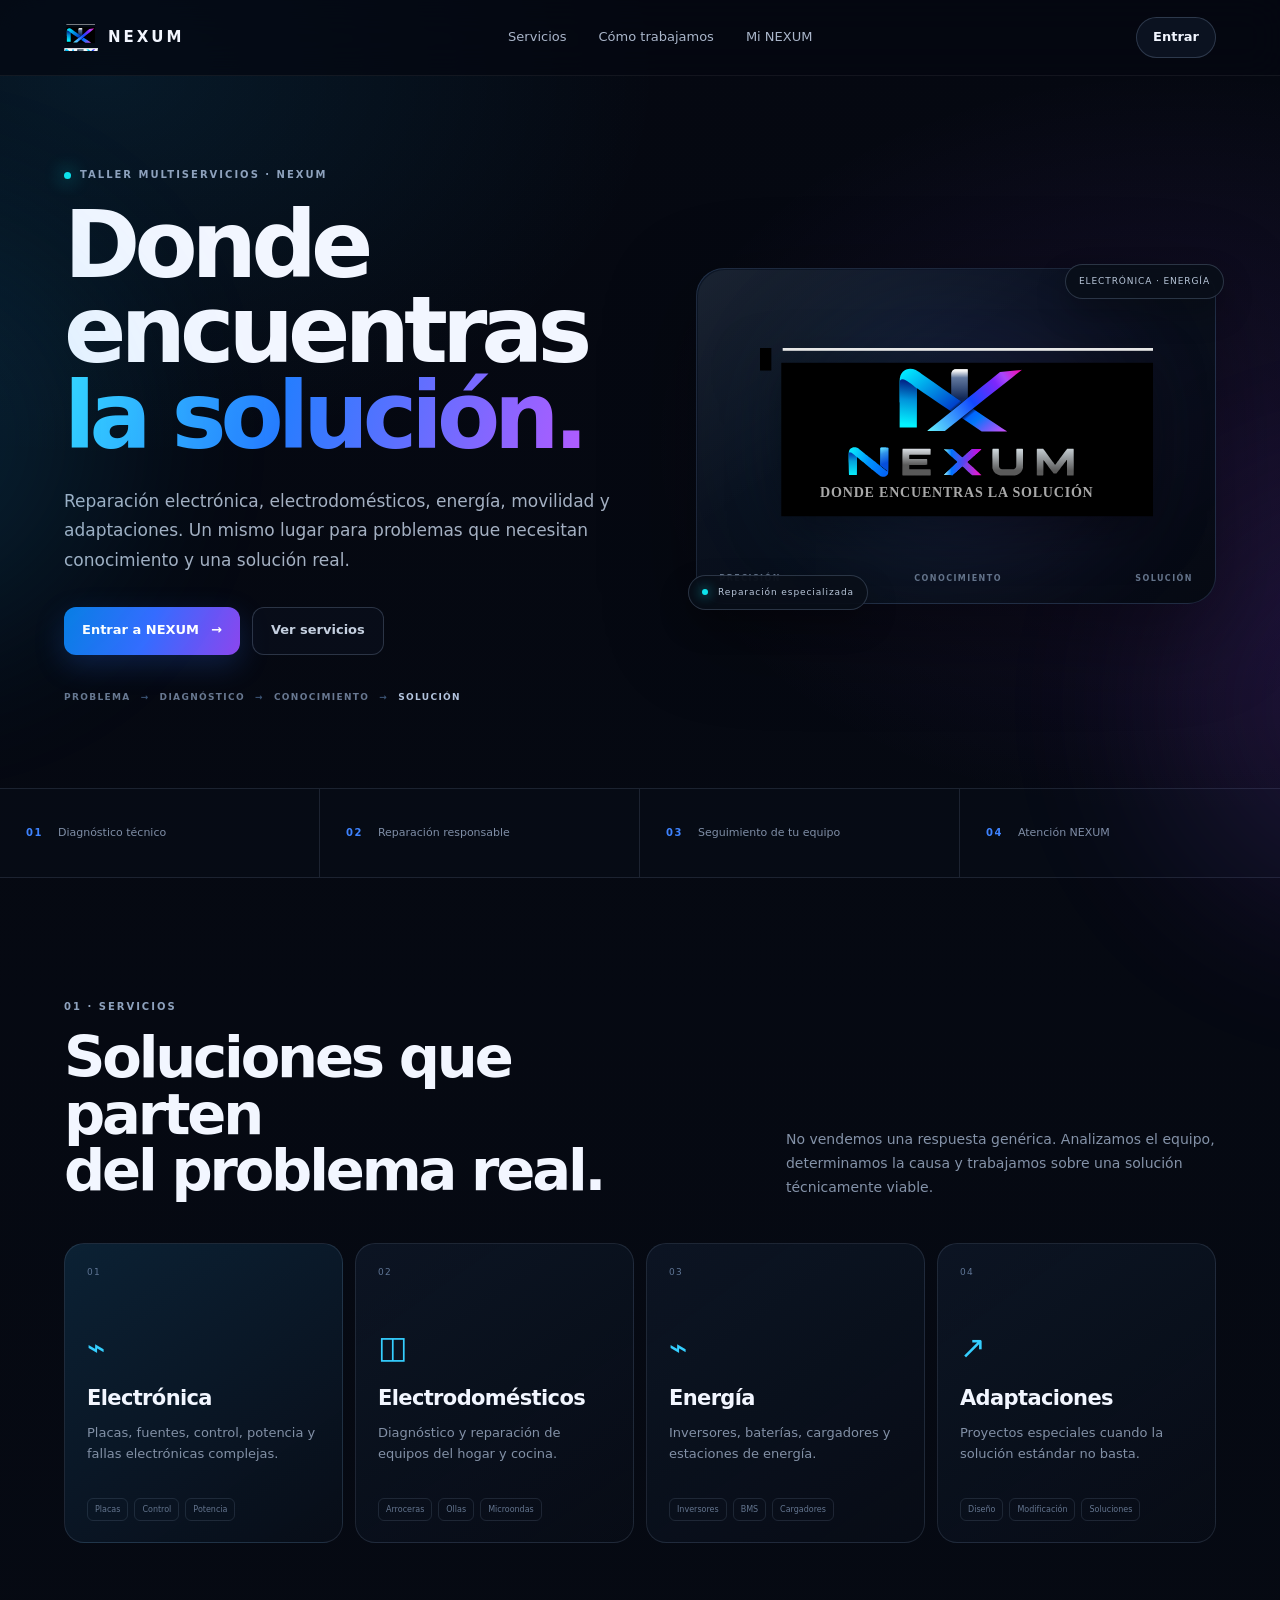
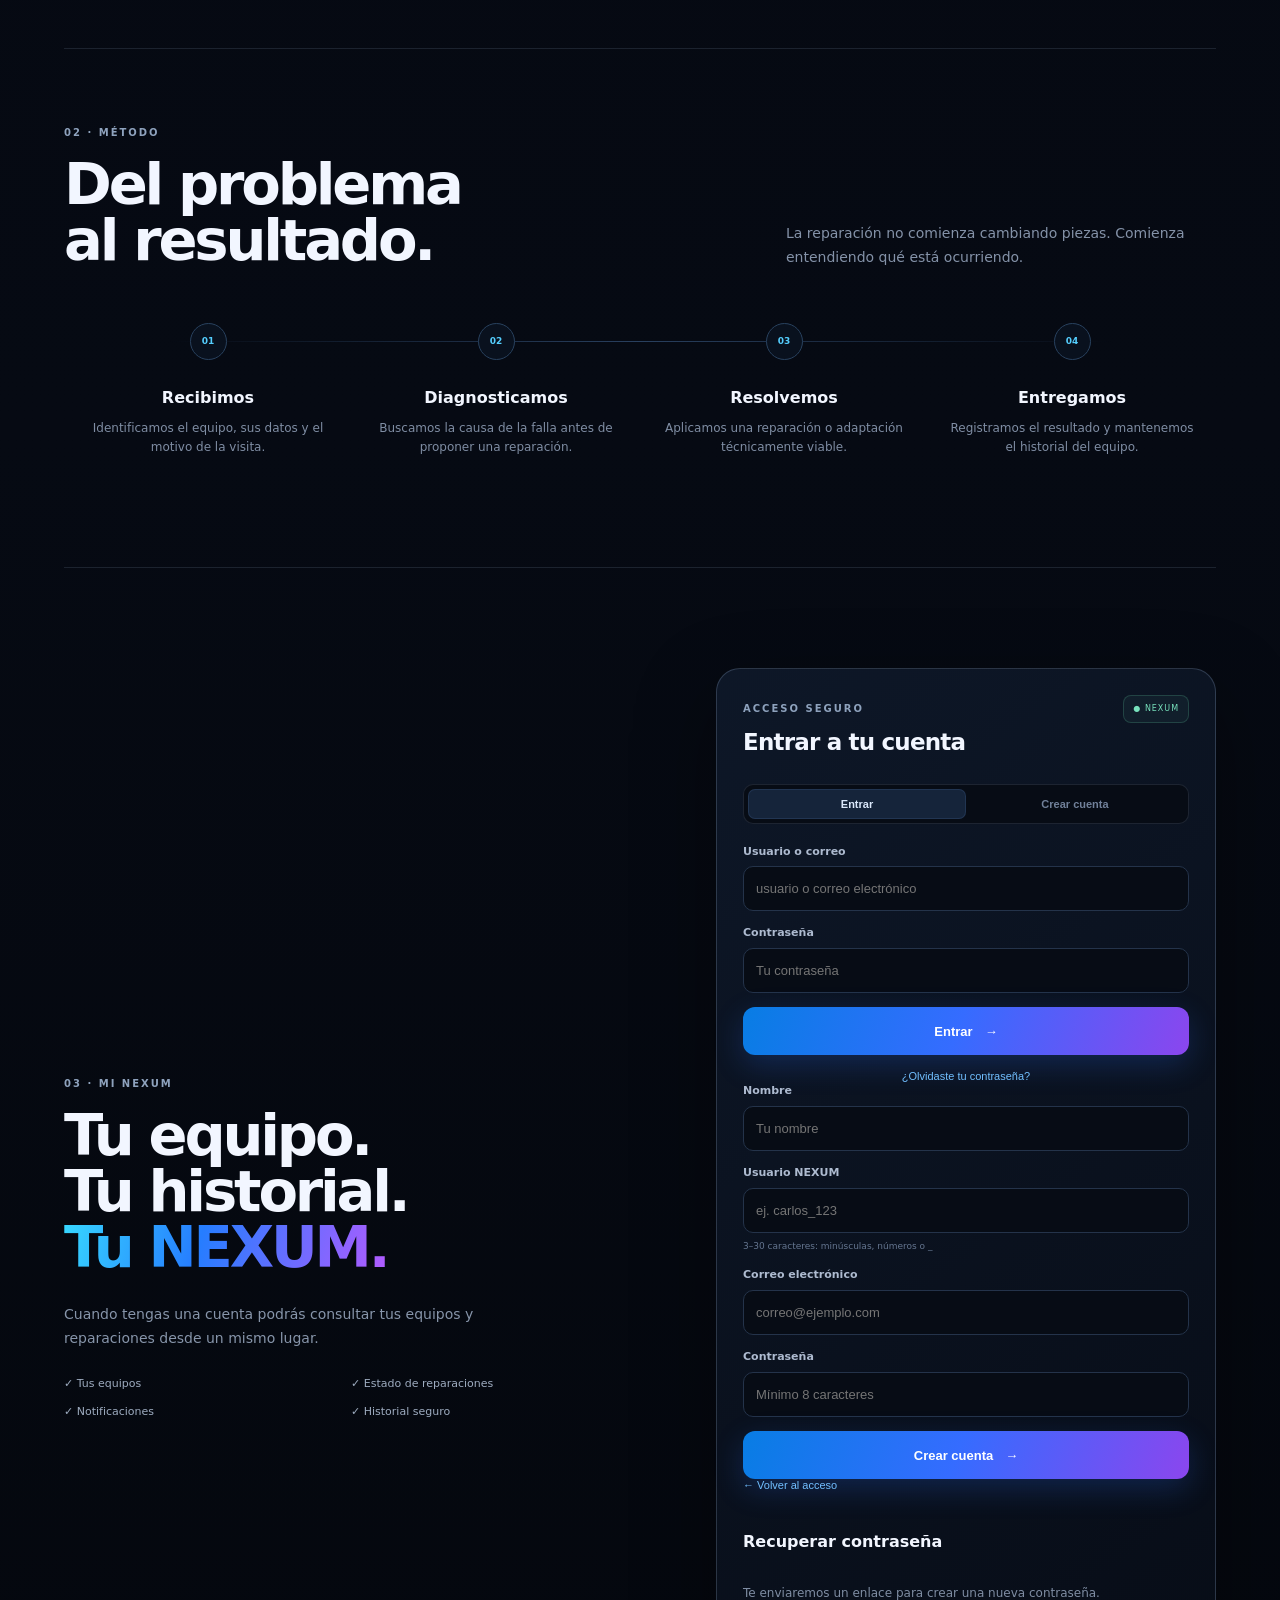
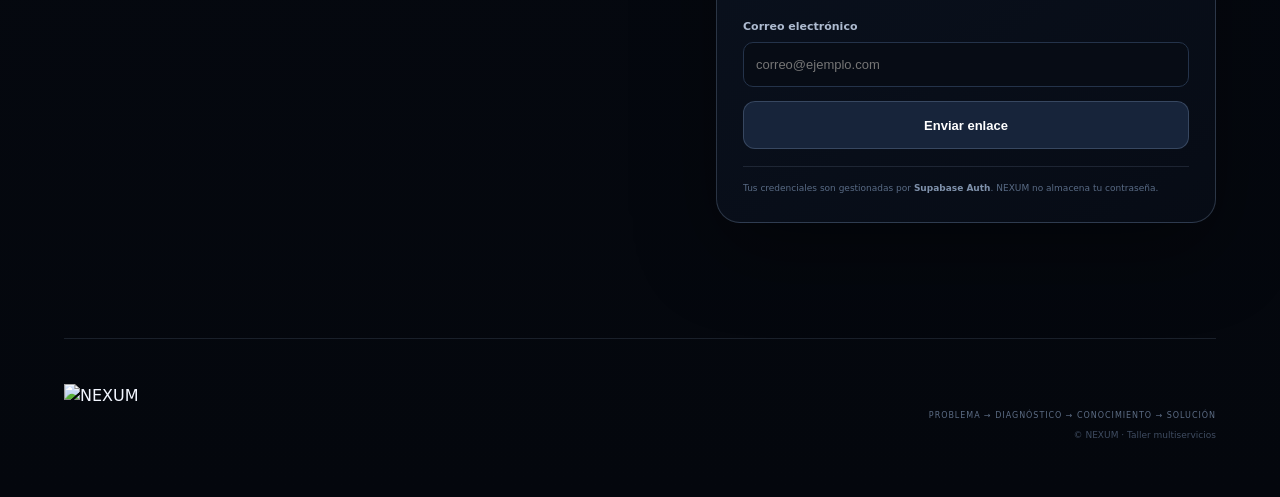
==== commit 63352dae: "Add files via upload" ====
--- a/index.html
+++ b/index.html
@@ -103,6 +103,6 @@
   </main>
 
   <footer class="site-footer"><img src="assets/nexum-wordmark.svg" alt="NEXUM"><div><span>PROBLEMA → DIAGNÓSTICO → CONOCIMIENTO → SOLUCIÓN</span><small>© NEXUM · Taller multiservicios</small></div></footer>
-  <script src="app.js"></script>
+  <script src="app.js?v=5.0"></script>
 </body>
 </html>
